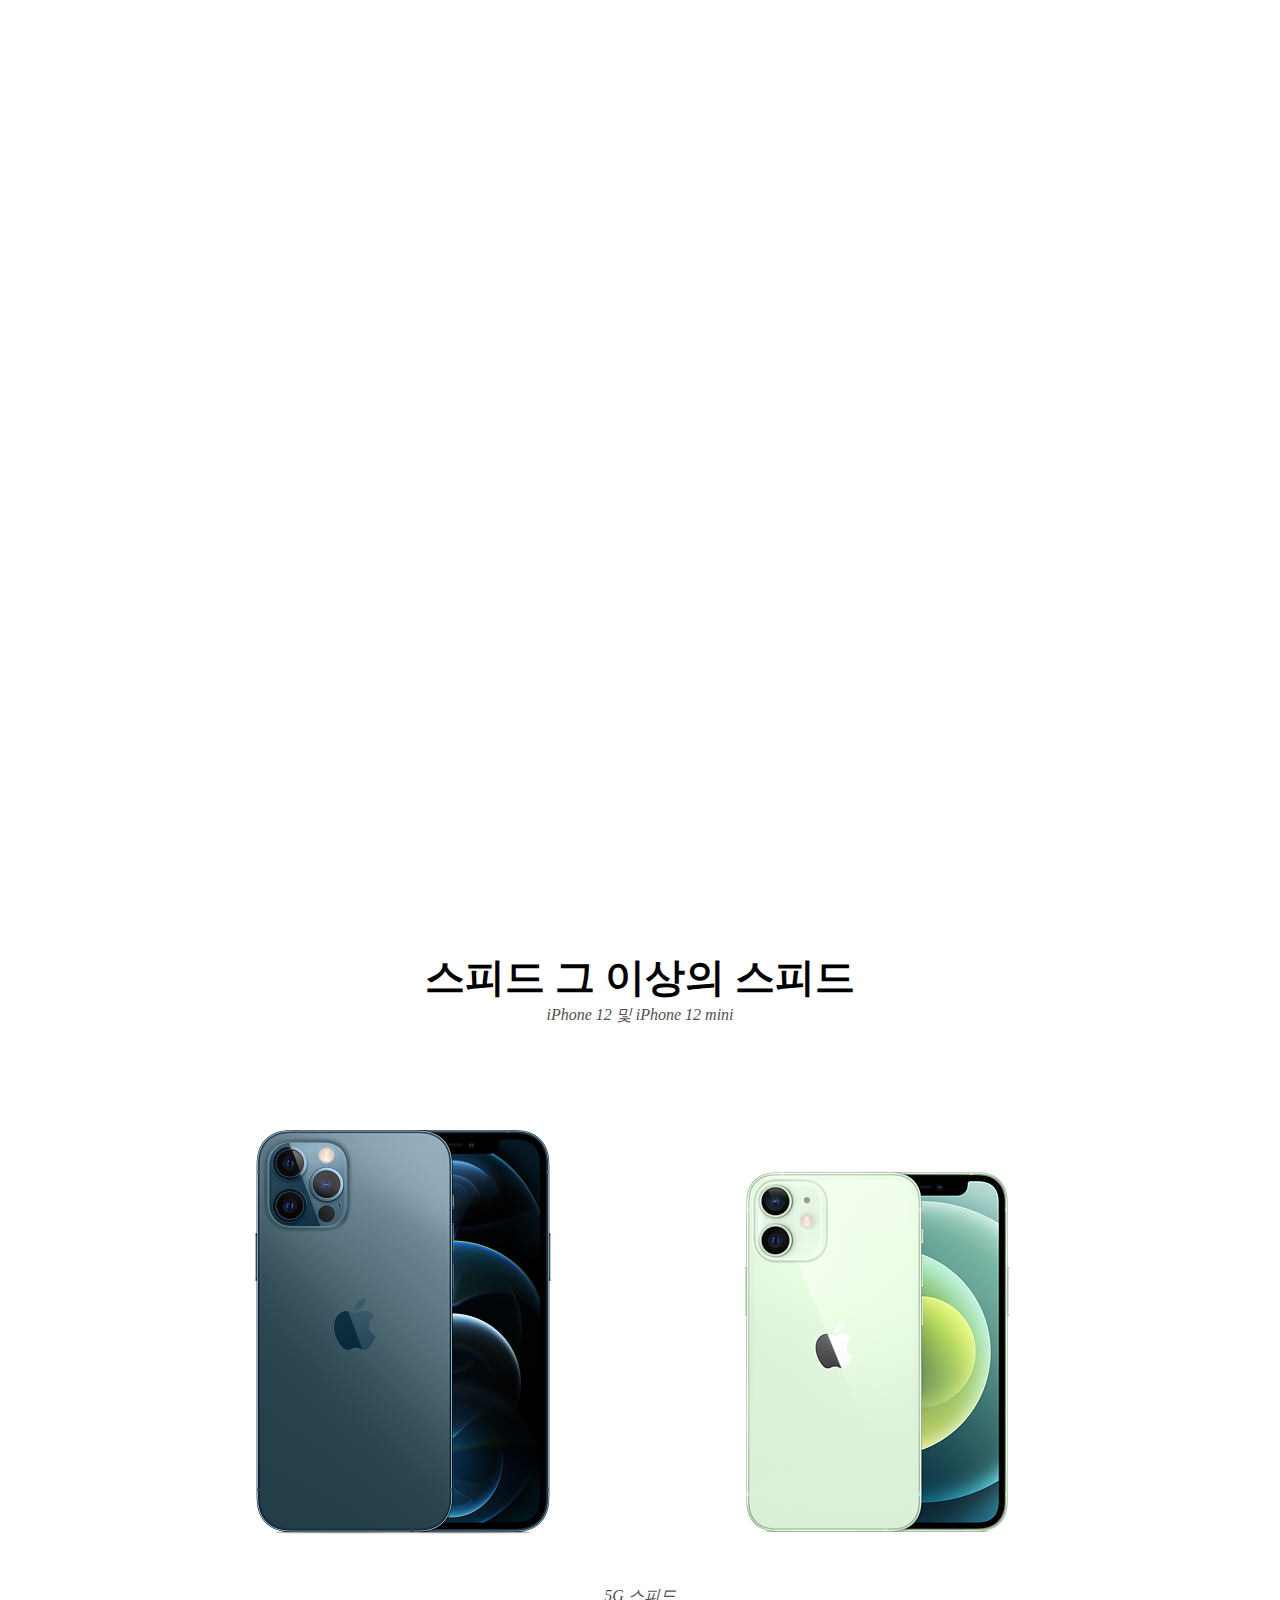
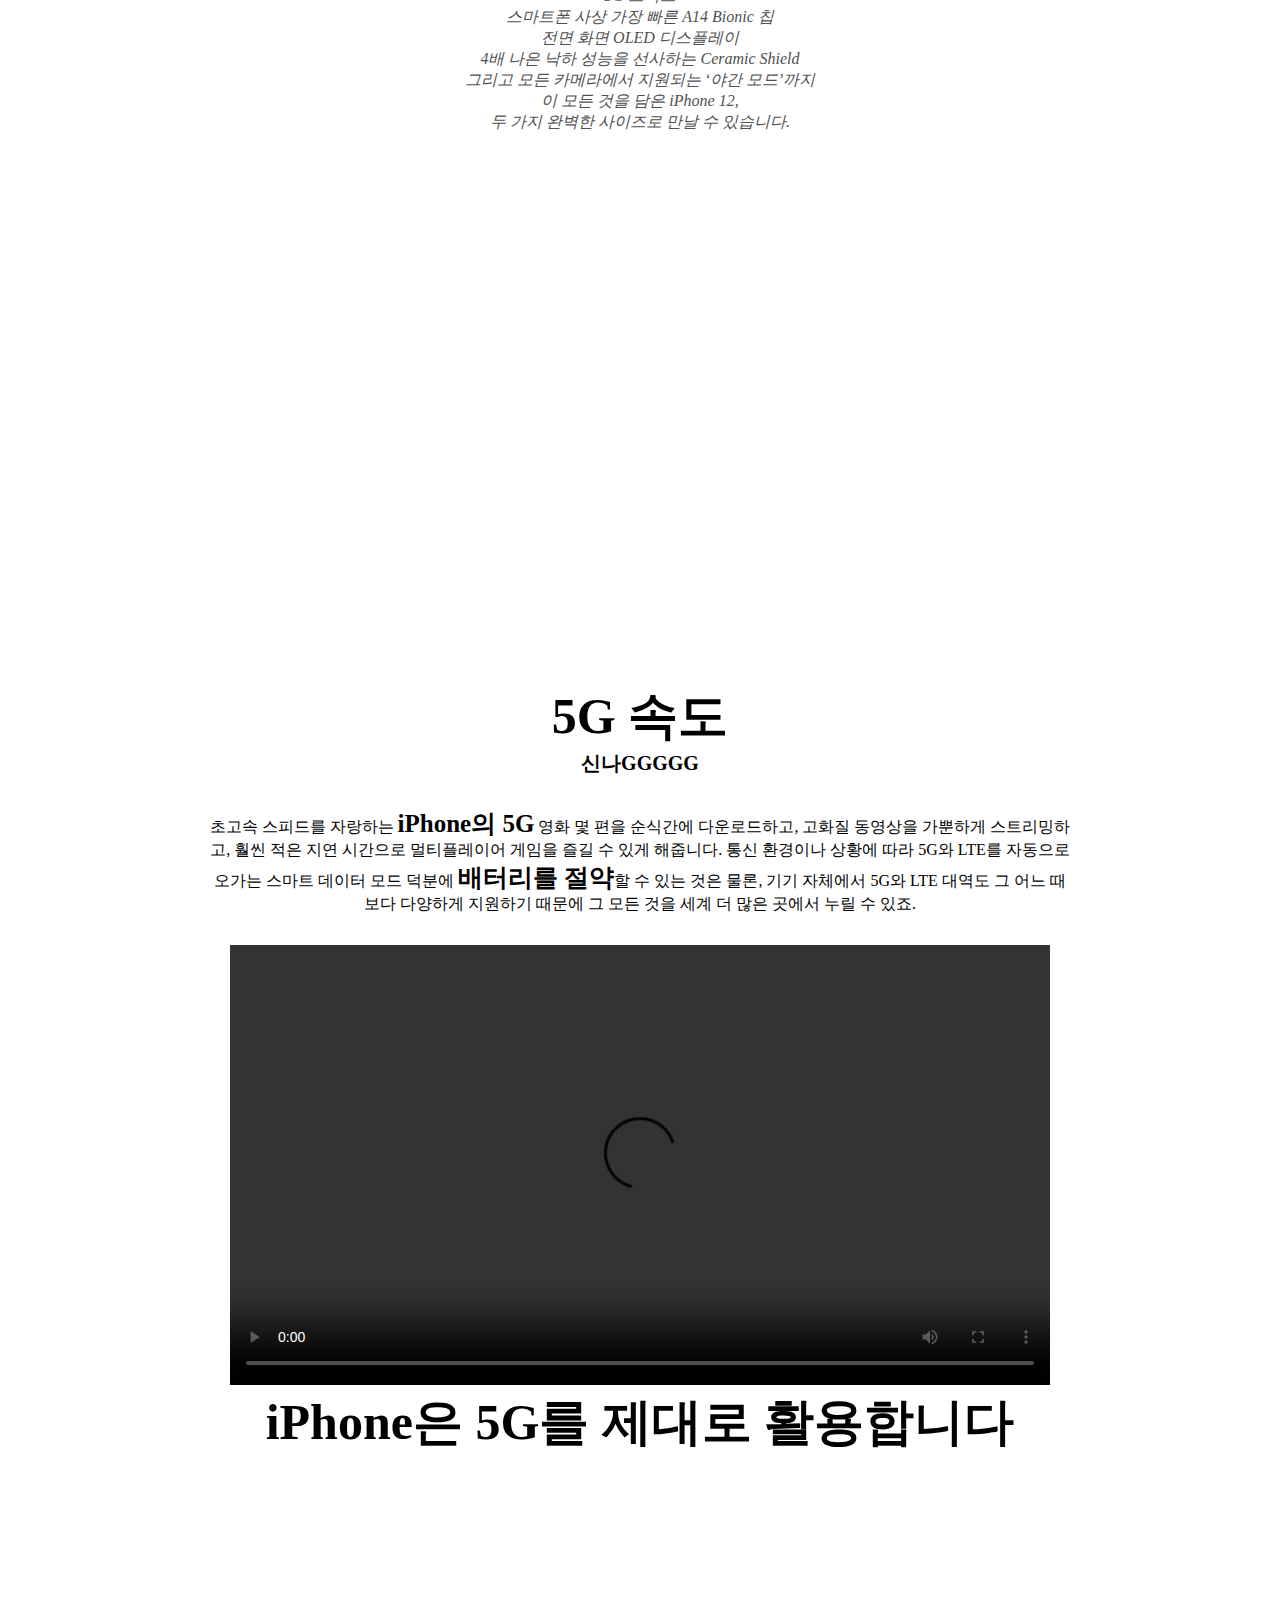
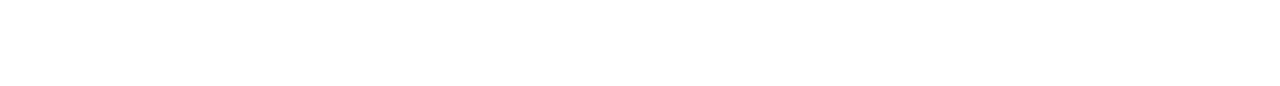
==== iPhone/index.html @ 4c3a9512 "0603 4:07" ====
<!DOCTYPE html>
<html lang="en">
<head>
    <meta charset="UTF-8">
    <meta http-equiv="X-UA-Compatible" content="IE=edge">
    <meta name="viewport" content="width=device-width, initial-scale=1.0">
    <title>Document</title>
    <link rel="stylesheet" href="reset.css">
    <link rel="stylesheet" href="style.css">
</head>
<body>
    <div class="sec1">
        <!-- 메인 백그라운드 배너 -->
        <div class="row">
            <!-- <h1>SCROLL DOWN</h1> -->
        </div>
    </div>

    <div class="main">
        <div class="content">
            <div class="sec2">
                <div class="row">
                    <h1>스피드 그 이상의 스피드</h1>
                    <p>iPhone 12 및 iPhone 12 mini</p>
                
                    <img src="img/iphone-12-pro-blue-hero.png" alt="">
                    <img src="img/iphone-12-mini-green-select-2020.png" alt="">
                
                    <p>5G 스피드<br>스마트폰 사상 가장 빠른 A14 Bionic 칩<br>
                        전면 화면 OLED 디스플레이<br> 4배 나은 낙하 성능을 선사하는 Ceramic Shield<br> 그리고 모든 카메라에서 지원되는 ‘야간 모드’까지<br>
                        이 모든 것을 담은 iPhone 12,<br>두 가지 완벽한 사이즈로 만날 수 있습니다.</p>
                </div>
            </div>
        </div>
            <div class="sec3">
                <!-- 센터 백그라운드 -->
            </div>
            <div class="content">
                <div class="sec4">
                    <div class="row1">
                        
                        <h1>5G 속도</h1>
                        <h2>신나GGGGG</h2>
                        <p>초고속 스피드를 자랑하는 <span class="desc">iPhone의 5G</span> 영화 몇 편을 순식간에 다운로드하고, 고화질 동영상을 가뿐하게 스트리밍하고, 훨씬 적은 지연 시간으로 멀티플레이어 게임을 즐길 수 있게 해줍니다. 통신 환경이나 상황에 따라 5G와 LTE를 자동으로 오가는 스마트 데이터 모드 덕분에        <span class="desc">배터리를 절약</span>할 수 있는 것은 물론, 기기 자체에서 5G와 LTE 대역도 그 어느 때보다 다양하게 지원하기 때문에 그 모든 것을 세계 더 많은 곳에서 누릴 수 있죠.</p>
                    </div>
                    <video src="img/iPhone 12 Pro.mp4" width="820" height="440" controls="controls"></video>
                    <h1>iPhone은 5G를 제대로 활용합니다</h1>
                </div>
            </div>
            <div class="sec5">
                <!-- 푸터백그라운드 -->
            </div>
        </div>
    </div>
</body>
</html>
---- iPhone/style.css ----
* {
    box-sizing: border-box;
}

.content {
    width: 80%;
    margin: 0 auto;
    /* border: 1px solid red; */
}

.sec1 {
    background-image: url(/0311iPhone/img/4k-apple-logo-metal-grid-art-apple.jpg);
    height: 100vh;
    background-size: cover;
    background-repeat: no-repeat;
    background-position-y: -100px;
}

.sec1 h1 {
    background-color: #ffffff;
    padding: 5px 20px;
    display: inline-block;
    top: 0;
    left: auto;
}

.sec1 .row {
    text-align: center;
    /* display: inline-block; */
    
}

/* 섹션1 */

.sec2 {
    text-align: center;
}

.sec2 img {
    width: 470px;
}

.sec2 .row {
    padding: 50px 0;
}

.sec2 h1 {
    font-size: 40px;
}

.sec2 p {
    font-style: italic;
    color: #505050;
}

/* 섹션2 */

.sec3 {
    background-image: url(/0311iPhone/img/family_photo-1920x1024.jpg);
    height: 50vh;
    background-size: cover;
}

/* 섹션3 */

.sec4 {
    text-align: center;
    padding: 50px;
}

.sec4 h1 {
    font-size: 50px;
}

.sec4 h2 {
    font-size: 20px;
}

.sec4 p {
    padding: 30px;
}
.sec4 .desc {
    font-size: 25px;
    font-weight: bold;
}
.row1 {
    /* background-image: url(/0311/img/maxresdefault.jpg);
    background-size: cover;
    background-position-y: -80px;
    height: 282px; */
}
/* 섹션4 */

.sec5 {
    background-image: url(/0311iPhone/img/family_photo-1920x1024.jpg);
    height: 20vh;
    background-size: cover;
    background-position-y: -500px;
    background-repeat: no-repeat;
}

/* 섹션5 */
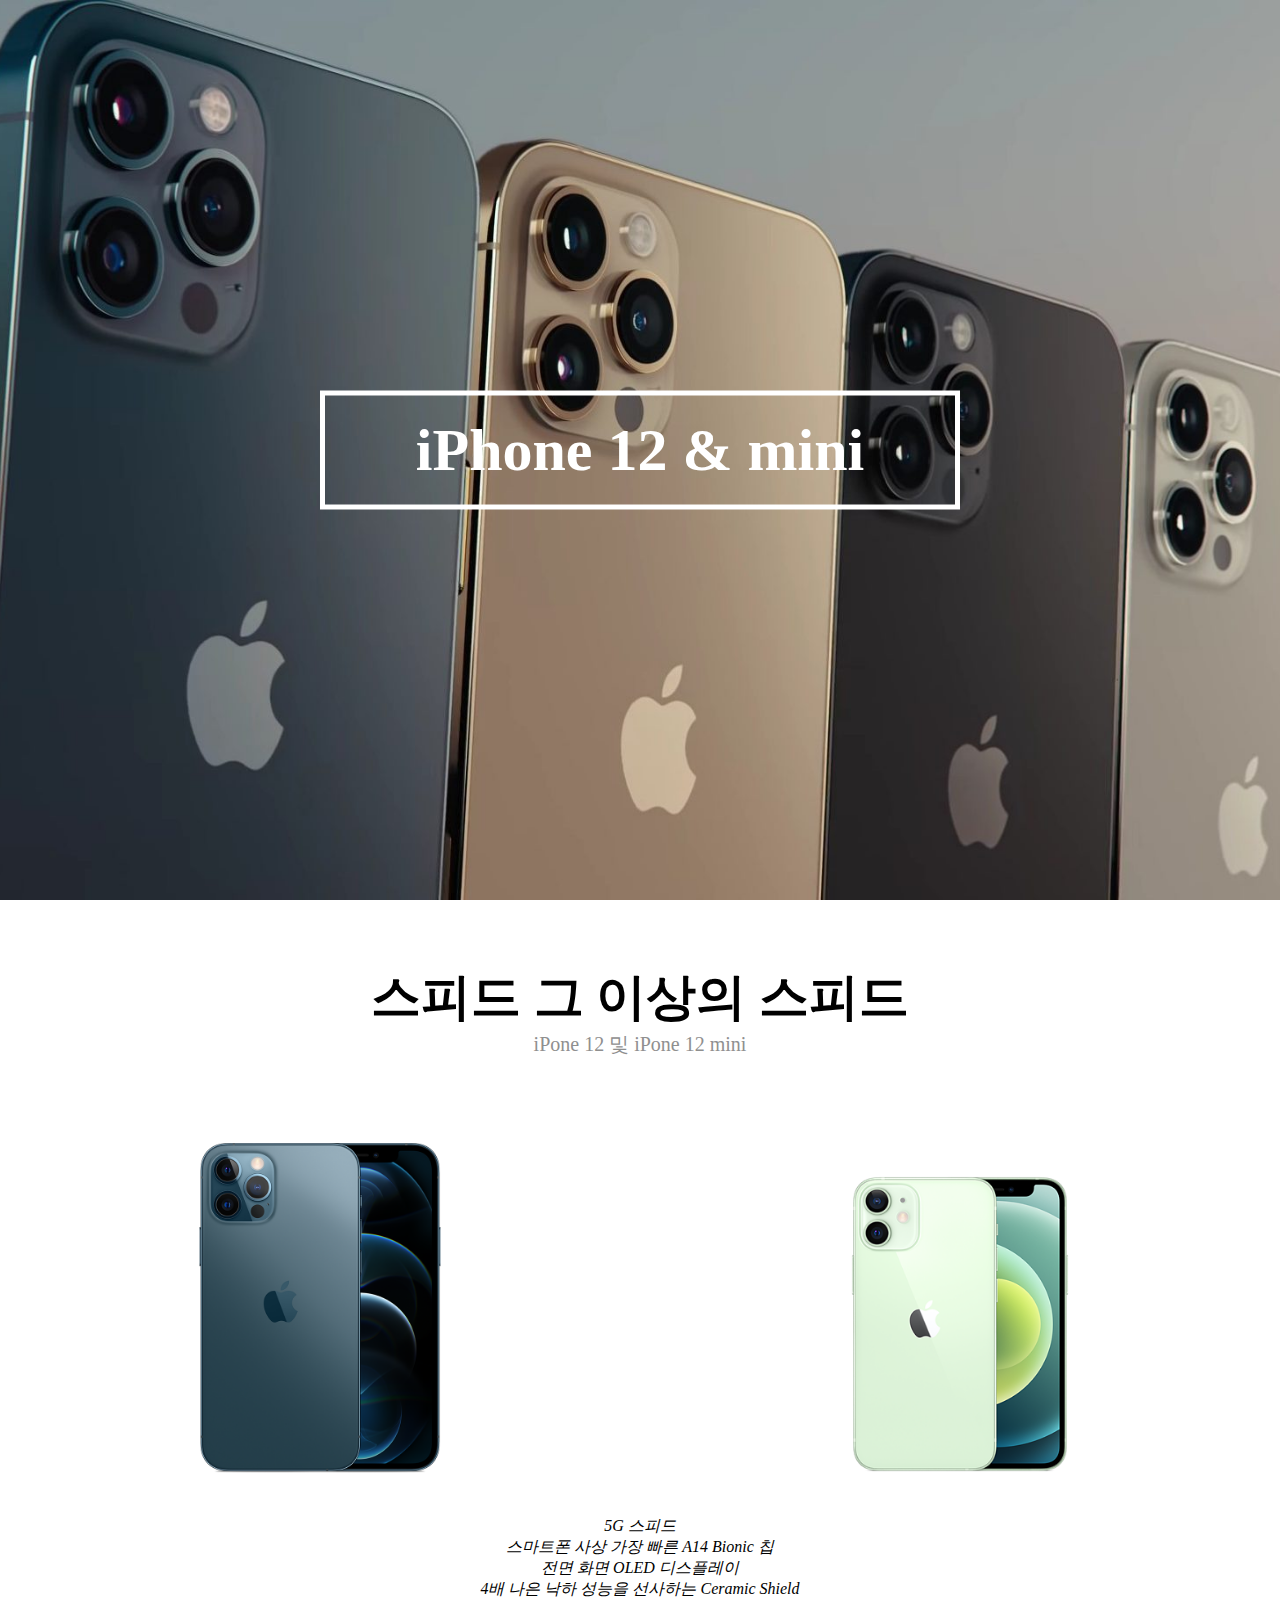
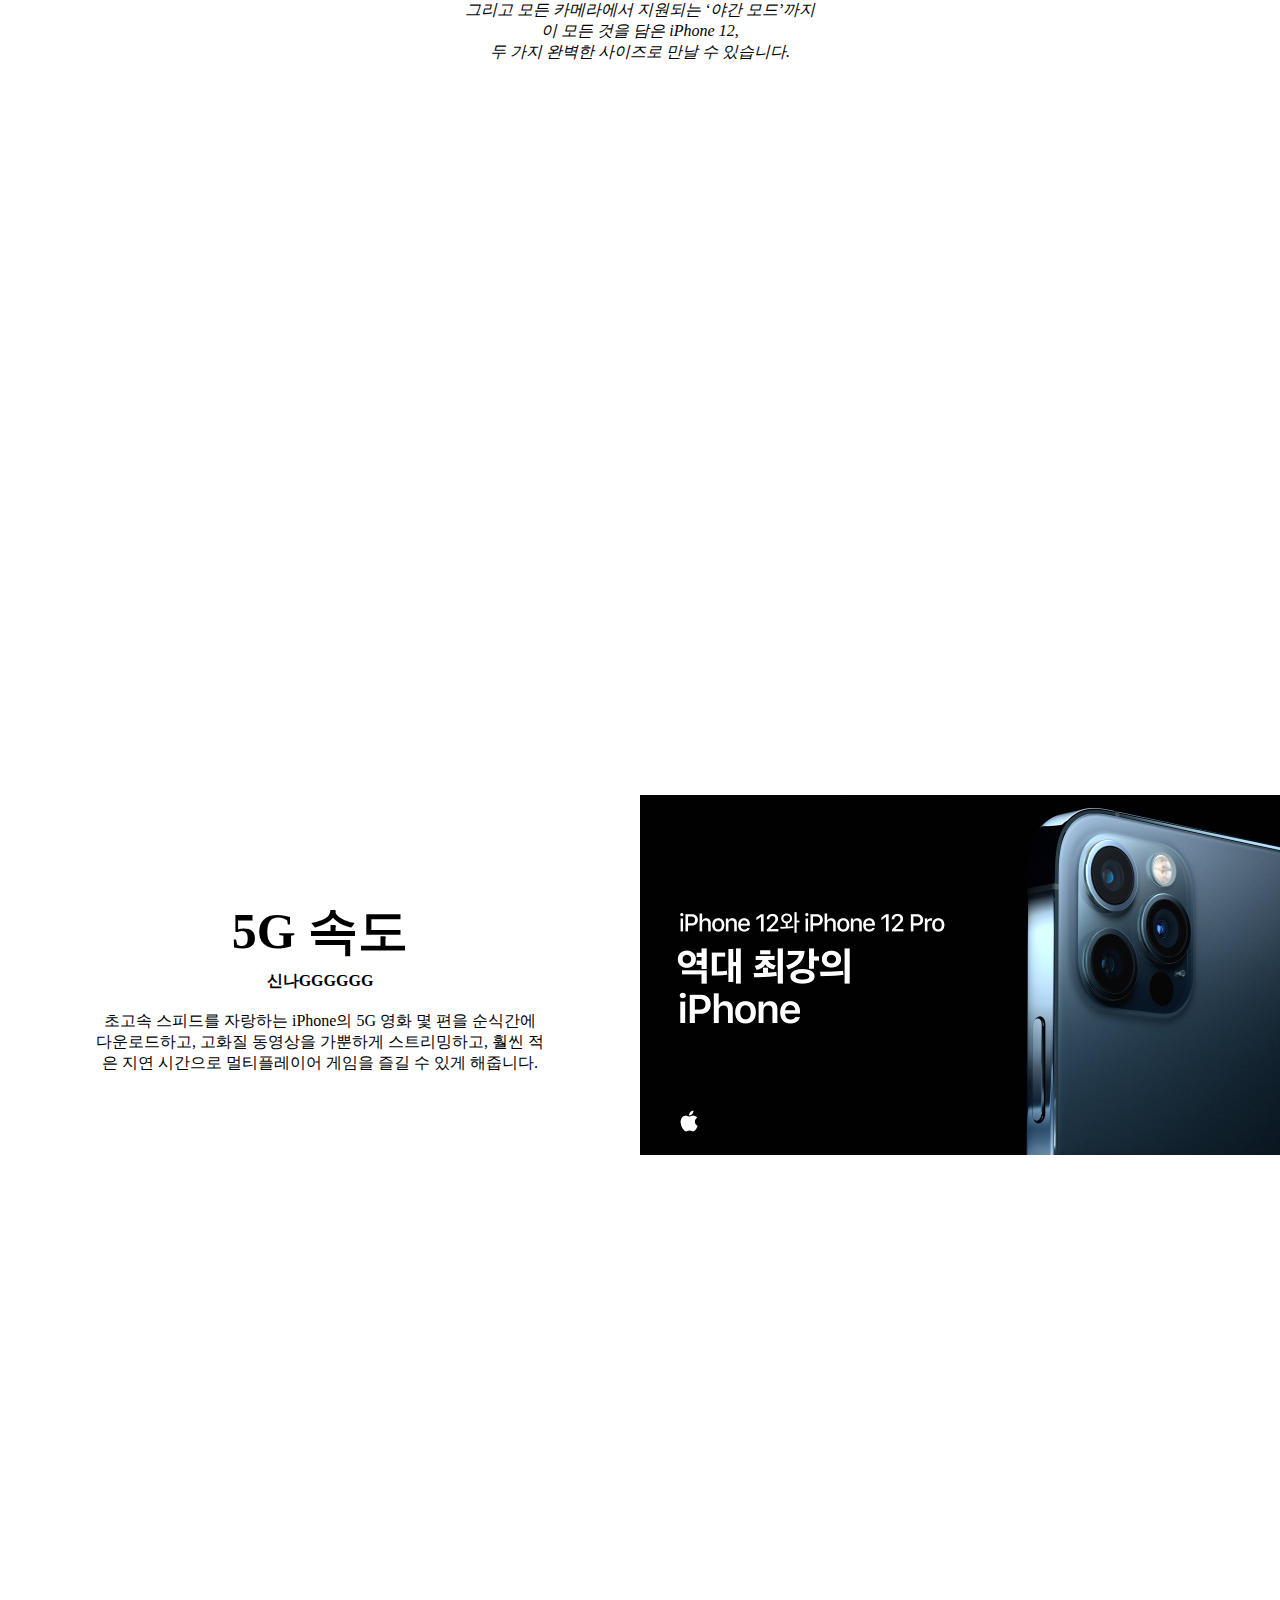
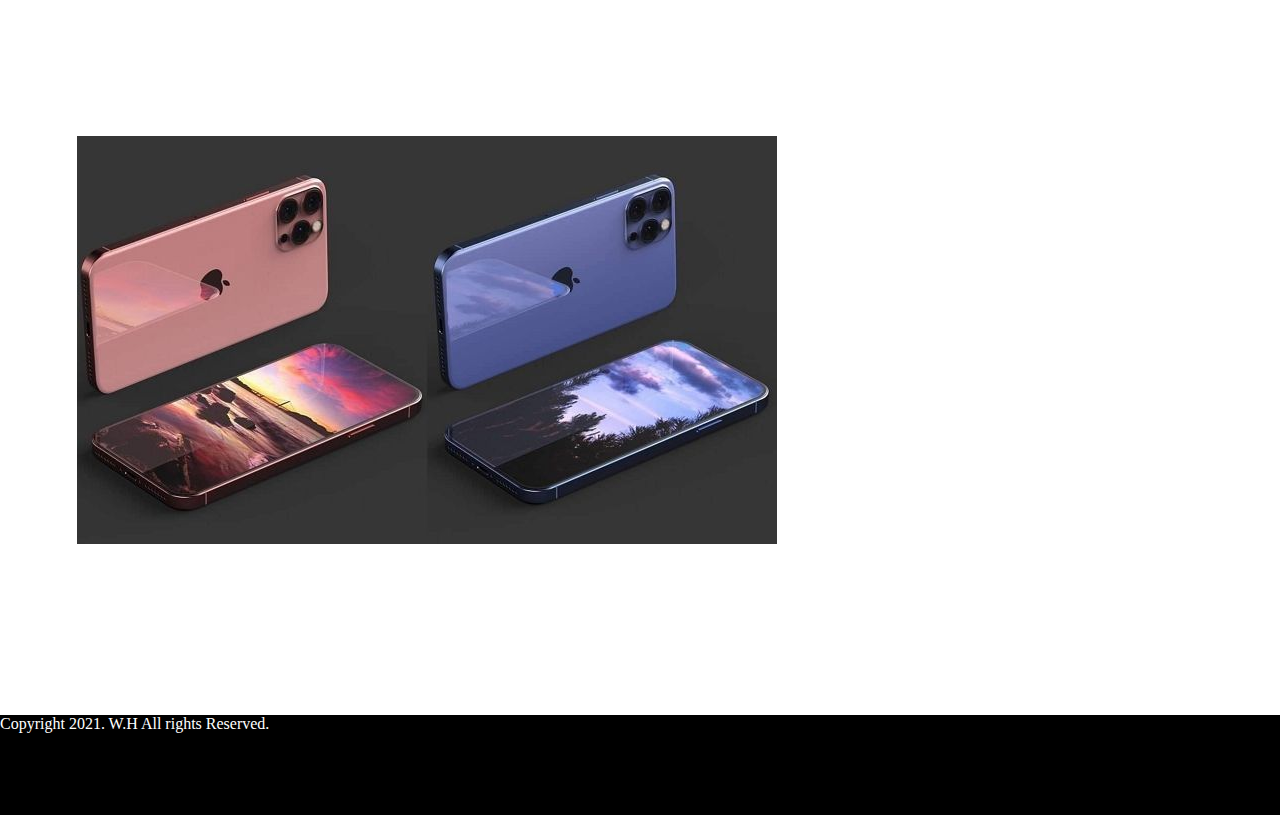
==== commit 045ebfb5: "0603 6:14 iphone" ====
--- a/iPhone/index.html
+++ b/iPhone/index.html
@@ -4,53 +4,58 @@
     <meta charset="UTF-8">
     <meta http-equiv="X-UA-Compatible" content="IE=edge">
     <meta name="viewport" content="width=device-width, initial-scale=1.0">
-    <title>Document</title>
-    <link rel="stylesheet" href="reset.css">
-    <link rel="stylesheet" href="style.css">
+    <title>iPhone</title>
+    <link rel="stylesheet" href="css/style.css">
 </head>
 <body>
-    <div class="sec1">
-        <!-- 메인 백그라운드 배너 -->
-        <div class="row">
-            <!-- <h1>SCROLL DOWN</h1> -->
+    <section id="sect1">
+        <div class="bg"></div>
+        <div class="desc">
+            <h1>iPhone 12 & mini</h1>
         </div>
-    </div>
-
-    <div class="main">
-        <div class="content">
-            <div class="sec2">
-                <div class="row">
-                    <h1>스피드 그 이상의 스피드</h1>
-                    <p>iPhone 12 및 iPhone 12 mini</p>
-                
-                    <img src="img/iphone-12-pro-blue-hero.png" alt="">
-                    <img src="img/iphone-12-mini-green-select-2020.png" alt="">
-                
-                    <p>5G 스피드<br>스마트폰 사상 가장 빠른 A14 Bionic 칩<br>
-                        전면 화면 OLED 디스플레이<br> 4배 나은 낙하 성능을 선사하는 Ceramic Shield<br> 그리고 모든 카메라에서 지원되는 ‘야간 모드’까지<br>
-                        이 모든 것을 담은 iPhone 12,<br>두 가지 완벽한 사이즈로 만날 수 있습니다.</p>
-                </div>
+    </section>
+    <section id="sect2">
+        <h2>스피드 그 이상의 스피드</h2>
+        <p>iPone 12 및 iPone 12 mini</p>
+        <div class="flexBox">
+            <figure><img src="images/iphone-12-pro-blue-hero.png" alt="iPhone 12 pro"></figure>
+            <figure><img src="images/iphone-12-mini-green-select-2020.png" alt="iPhone-12-mini"></figure>
+        </div>
+        <div class="desc">
+            5G 스피드 <br>
+            스마트폰 사상 가장 빠른 A14 Bionic 칩 <br>
+            전면 화면 OLED 디스플레이 <br>
+            4배 나은 낙하 성능을 선사하는 Ceramic Shield <br>
+            그리고 모든 카메라에서 지원되는 ‘야간 모드’까지 <br>
+            이 모든 것을 담은 iPhone 12, <br>
+            두 가지 완벽한 사이즈로 만날 수 있습니다.
+        </div>
+    </section>
+    <section id="sect3">
+        <div class="bg"></div>
+        <div class="flexBox">
+            <div class="desc">
+                <h2>5G 속도</h2>
+                <b>신나GGGGGG</b>
+                <p>
+                    초고속 스피드를 자랑하는 iPhone의 5G 영화 몇 편을
+                    순식간에 다운로드하고, 고화질 동영상을 가뿐하게
+                    스트리밍하고, 훨씬 적은 지연 시간으로 멀티플레이어
+                    게임을 즐길 수 있게 해줍니다.
+                </p>
             </div>
+            <figure><img src="images/maxresdefault.jpg" alt=""></figure>
         </div>
-            <div class="sec3">
-                <!-- 센터 백그라운드 -->
-            </div>
-            <div class="content">
-                <div class="sec4">
-                    <div class="row1">
-                        
-                        <h1>5G 속도</h1>
-                        <h2>신나GGGGG</h2>
-                        <p>초고속 스피드를 자랑하는 <span class="desc">iPhone의 5G</span> 영화 몇 편을 순식간에 다운로드하고, 고화질 동영상을 가뿐하게 스트리밍하고, 훨씬 적은 지연 시간으로 멀티플레이어 게임을 즐길 수 있게 해줍니다. 통신 환경이나 상황에 따라 5G와 LTE를 자동으로 오가는 스마트 데이터 모드 덕분에        <span class="desc">배터리를 절약</span>할 수 있는 것은 물론, 기기 자체에서 5G와 LTE 대역도 그 어느 때보다 다양하게 지원하기 때문에 그 모든 것을 세계 더 많은 곳에서 누릴 수 있죠.</p>
-                    </div>
-                    <video src="img/iPhone 12 Pro.mp4" width="820" height="440" controls="controls"></video>
-                    <h1>iPhone은 5G를 제대로 활용합니다</h1>
-                </div>
-            </div>
-            <div class="sec5">
-                <!-- 푸터백그라운드 -->
-            </div>
+    </section>
+    <section id="sect4">
+        <div class="bg"></div>
+        <div class="flexBox">
+            <figure><img src="images/iphonemini.jpg" alt="iphonemini"></figure>
+            <video src="images/iPhone 12 Pro.mp4" muted loop autoplay></video>
         </div>
-    </div>
+    </section>
+    <footer>
+        <p>Copyright 2021. W.H All rights Reserved.</p>
+    </footer>
 </body>
 </html>--- a/iPhone/css/style.css
+++ b/iPhone/css/style.css
@@ -0,0 +1,223 @@
+@charset "UTF-8";
+@import url(reset.css);
+
+* {box-sizing: border-box;}
+
+#sect1 {
+    position: relative;
+}
+#sect1 .bg {
+    background-image: url(../images/family_photo-1920x1024.jpg);
+    background-size: cover;
+    background-position: center;
+}
+#sect1 .desc {
+    position: absolute;
+    top: 50%;
+    left: 50%;
+    transform: translate(-50%, -50%);
+}
+#sect1 .desc h1 {
+    color: #ffffff;
+    border: 5px solid #ffffff;
+    padding: 20px;
+    text-align: center;
+}
+/* SECT1 --------------------------------------------------------- */
+
+#sect2 {
+    text-align: center;
+    padding-top: 5%;
+}
+#sect2 h2 {
+    font-size: 50px;
+}
+#sect2>p {
+    color: #8f8f8f;
+    font-size: 20px;
+}
+#sect2 .flexBox {
+    display: flex;
+}
+#sect2 figure {
+    width: 30%;
+    margin: auto;
+}
+#sect2 img {
+    width: 100%;
+}
+#sect2 .desc {
+    font-style: italic;
+}
+/* SECT2 --------------------------------------------------------- */
+
+#sect3 {
+    padding-top: 5%;
+}
+#sect3 .bg {
+    background-image: url(../images/4k-apple-logo-metal-grid-art-apple.jpg);
+    background-size: cover;
+    background-position: center;
+    background-attachment: fixed;
+}
+#sect3 .flexBox {
+    display: flex;
+    margin-top: 10%;
+}
+#sect3 .desc {
+    width: 50%;
+    text-align: center;
+    padding-top: 8%;
+}
+#sect3 h2 {
+    font-size: 50px;
+}
+#sect3 b {
+    display: block;
+    margin: 1% 0 3% 0;
+}
+#sect3 p {
+    margin: auto;
+}
+#sect3 figure {
+    width: 50%;
+}
+#sect3 img {
+    width: 100%;
+}
+/* SECT3 --------------------------------------------------------- */
+
+#sect4 {
+    height: 100vh;
+}
+#sect4 .bg {
+    background-image: url(../images/background.jpg);
+    background-size: cover;
+    background-position: center;
+    background-attachment: fixed;
+    height: 30vh;
+    margin-top: 10%;
+}
+#sect4 .flexBox {
+    display: flex;
+    margin-top: 10%;
+}
+#sect4 figure {
+    width: 50%;
+    margin: 4% 0 0 6%;
+}
+#sect4 video {
+    width: 50%;
+}
+/* SECT4 --------------------------------------------------------- */
+
+footer {
+    height: 100px;
+    background-color: #000000;
+    margin-top: 10%;
+    color: #ffffff;
+}
+/* FOOTER --------------------------------------------------------- */
+
+/* 모바일 */
+@media screen and (max-width:767px) {
+
+    #sect1 .bg {
+        height: 50vh;
+    }
+    #sect1 .desc {
+        width: 85%;
+    }
+    #sect1 .desc h1 {
+        font-size: 40px;
+    }
+    /* SECT1 --------------------------------------------------------- */
+
+    #sect2 h2 {
+        font-size: 30px;
+    }
+    #sect2>p {
+        font-size: 16px;
+    }
+    #sect2 .flexBox {
+        display: block;
+    }
+    #sect2 figure {
+        width: 50%;
+    }
+    #sect2 .desc {
+        display: none;
+    }
+    /* SECT2 --------------------------------------------------------- */
+
+    #sect3 .bg {
+        height: 30vh;
+    }
+    #sect3 .flexBox {
+        display: block;
+    }
+    #sect3 .desc {
+        width: 100%;
+        margin: 10% 0;
+        padding: 0 5%;
+    }
+    #sect3 .desc h2 {
+        font-size: 30px;
+    }
+    #sect3 .desc b {
+        font-size: 14px;
+        margin: 0 0 2% 0;
+    }
+    #sect3 .desc p {
+        font-size: 16px;
+    }
+    #sect3 figure {
+        width: 100%;
+    }
+    /* SECT3 --------------------------------------------------------- */
+    /* SECT4 --------------------------------------------------------- */
+    /* FOOTER --------------------------------------------------------- */
+}
+
+/* 태블릿 */
+@media screen and (min-width:768px) {
+
+    #sect1 .bg {
+        height: 100vh;
+        background-attachment: fixed;
+    }
+    #sect1 .desc {
+        width: 50%;
+    }
+    #sect1 .desc h1 {
+        font-size: 60px;
+    }
+    /* SECT1 --------------------------------------------------------- */
+    /* SECT2 --------------------------------------------------------- */
+
+    #sect3 .bg {
+        height: 60vh;
+    }
+    #sect3 p {
+        width: 70%;
+    }
+    /* SECT3 --------------------------------------------------------- */
+    /* SECT4 --------------------------------------------------------- */
+    /* FOOTER --------------------------------------------------------- */
+}
+
+/* 데스크탑 */
+@media screen and (min-width:1288px) {
+
+    #sect1 .bg {
+        height: 100vh;
+    }
+    #sect1 .desc {
+        width: 50%;
+    }
+    /* SECT1 --------------------------------------------------------- */
+    /* SECT2 --------------------------------------------------------- */
+    /* SECT3 --------------------------------------------------------- */
+    /* SECT4 --------------------------------------------------------- */
+    /* FOOTER --------------------------------------------------------- */
+}